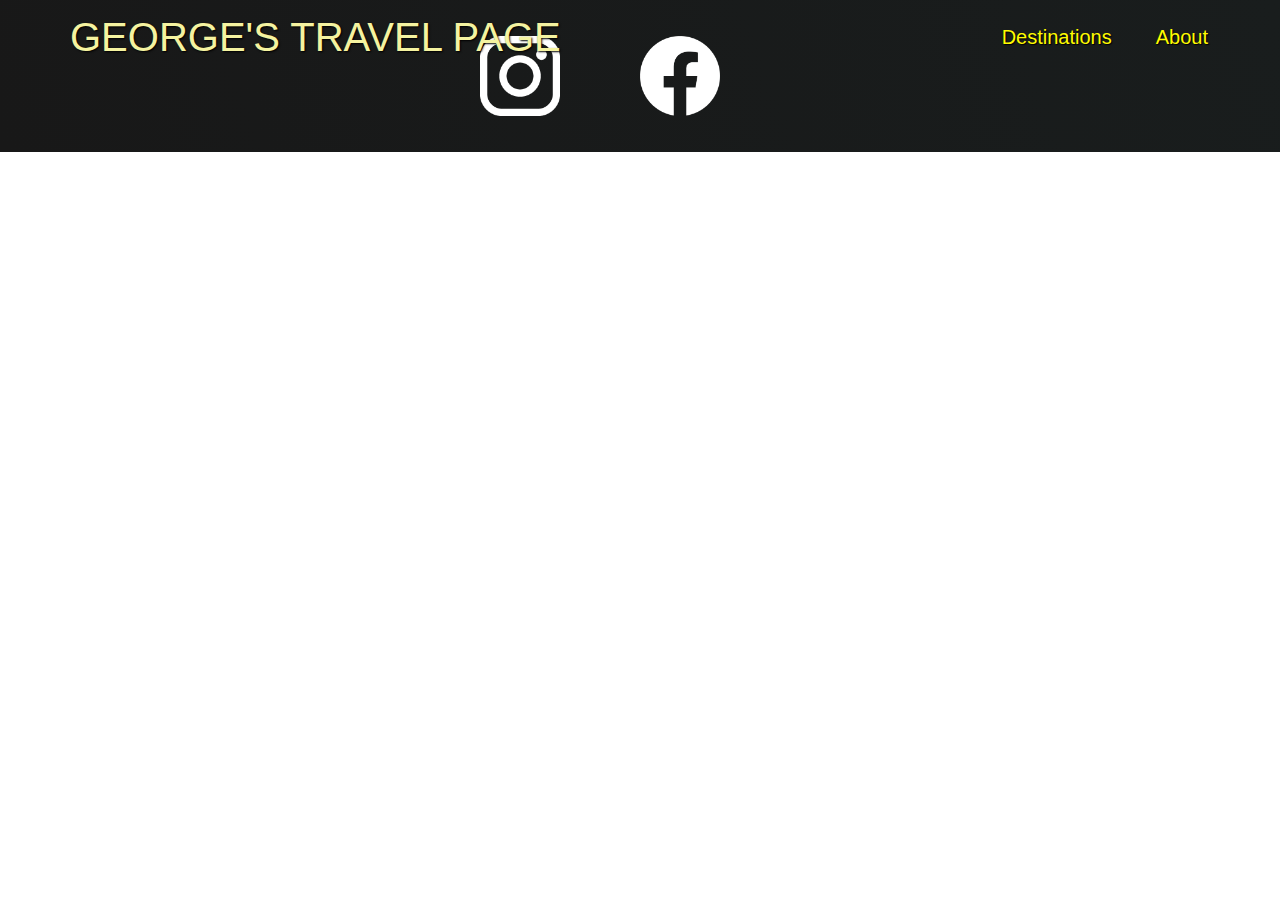
==== places.html @ 0293058c "travel page 1" ====
<!DOCTYPE html>
<html lang="en">
  <head>
    <meta charset="UTF-8" />
    <meta http-equiv="X-UA-Compatible" content="IE=edge" />
    <meta name="viewport" content="width=device-width, initial-scale=1.0" />
    <link rel="preconnect" href="https://fonts.googleapis.com" />
    <link rel="preconnect" href="https://fonts.googleapis.com" />
    <link rel="preconnect" href="https://fonts.gstatic.com" crossorigin />
    <link
      href="https://fonts.googleapis.com/css2?family=Oleo+Script&display=swap"
      rel="stylesheet"
    />
    <link rel="preconnect" href="https://fonts.gstatic.com" crossorigin />
    <link rel="stylesheet" href="shared.css" />
    <link>
    <link rel="stylesheet" href="places.css" />
    <link
      href="https://fonts.googleapis.com/css2?family=Raleway:wght@400;700&display=swap"
      rel="stylesheet"
    />
    <link rel="stylesheet" href="style.css" />
    <title>George's travel page</title>
  </head>

  <body>
    <header>
    <div id="page-logo">
      <a href="/index.html">George's travel page</a>
    </div>
    <nav>
      <ul>
        <li><a href="/places.html">Destinations</a></li>
        <li><a href="/about.html">About</a></li>
      </ul>
    </nav>
  </header>
  <main></main>
  <footer>
    <ul>
      <li><a href="https://www.instagram.com"><img src="/images/icons/insta.png" alt="insta"></a> </li>
      <li></li>
      <li><a href="https://www.facebook.com"><img src="/images/icons/facebook.png" alt="fb"></a> </li>
      <li></li>
    </ul>
  </footer>
</body>
</html>
---- shared.css ----
/* body {
  font-family: "Quicksand", sans-serif;
  margin: 0;
}
ul {
  list-style: none;
  margin: 0;
  padding: 0;
}

header ul {
  display: flex;
}

header li {
  margin-left: 20px;
}
header {
  display: flex;
  justify-content: space-between;
  align-items: center;
  padding: 15px 60px;
  position: absolute;
  width: 100%;
  top: 0;
  left: 0;
  box-sizing: border-box;
}

header a {
  color: rgb(255, 251, 0);
  text-decoration: none;
  font-size: 20px;
  padding: 12px;
  text-shadow: 1px 1px 1px rgb(0, 0, 0);
  border-radius: 6px;
}

header a:hover {
  color: rgb(77, 77, 77);
  background-color: rgb(255, 251, 0);
}

#page-logo a {
  padding: 10px;
  font-family: "Quicksand", sans-serif;
  color: rgb(245, 243, 160);
  font-size: 50px;
  text-decoration: none;
  text-transform: uppercase;
  text-shadow: 1px 1px 2px rgb(0, 0, 0);
}

#highlights h2 {
    text-transform: uppercase;
    text-align: center;
    font-size: 40px;
    color: rgb(59, 65, 64);
    margin: 24px 0;
}
#highlights {
  padding: 24px;
  background: linear-gradient(0deg, rgb(227, 255, 253), rgb(59, 238, 226) );
}

#destinations {
  display: flex;
  width: 90%;
  margin: auto;
  margin-bottom: 40px;
  justify-content: center;
}

.destination {
  margin: 0 20px;
  text-transform: uppercase;
}

.destination img {
  height: 200px;
  width: 100%;
  box-shadow: 2px 4px 8px rgb(68, 67, 67);
  border-radius: 7px;
  object-fit: cover;
}

.destination p {
  text-align: center;
  font-size: 24px;
  color: rgb(124, 123, 123);
  margin: 20px 0;
}

.destination strong {
    color: rgb(0, 160, 117);
}

 */
---- style.css ----
#hero {
    height: 800px;
    background-image: url(/images/places/ocean.jpg);
    background-position: center;
    background-size: cover;
}

#hero-content {
    width: 900px;
    background-color: rgba(51, 47, 0, 0.8);
    box-shadow: 2px 4px 8px rgb(68,67,67);
    border-radius: 8px;
    text-align: center;
    padding: 50px 0;
    margin: 0 auto;
    position: relative;
    top: 200px;
} 

#hero-content h1 {
    color: white;
    text-transform: uppercase;
    font-size: 50px;
    font-family: "Raleway", sans-serif;
    margin: 0;
}
#hero-content p {
    color: white;
    text-transform: uppercase;
    font-size: 24px;
    font-family: "Raleway", sans-serif;
    font-weight: 300;
    margin-bottom: 32px;
}
#hero-content a {
text-decoration: none;
background-color: rgb(255, 251, 0);
padding: 12px 24px;
color: black;
font-size: 24px;
font-weight: 700;
border-radius: 8px;
box-shadow: 2px 4px 8px rgb(31, 30, 30);
}

#hero-content a:hover {
    background-color: rgb(255, 200, 20);
}

body {
    font-family: "Quicksand", sans-serif;
    margin: 0;
  }
  ul {
    list-style: none;
    margin: 0;
    padding: 0;
  }
  
  header ul {
    display: flex;
  }
  
  header li {
    margin-left: 20px;
  }
  header {
    display: flex;
    justify-content: space-between;
    align-items: center;
    padding: 15px 60px;
    position: absolute;
    width: 100%;
    top: 0;
    left: 0;
    box-sizing: border-box;
  }
  
  header a {
    color: rgb(255, 251, 0);
    text-decoration: none;
    font-size: 20px;
    padding: 12px;
    text-shadow: 1px 1px 1px rgb(0, 0, 0);
    border-radius: 6px;
  }
  
  header a:hover {
    color: rgb(77, 77, 77);
    background-color: rgb(255, 251, 0);
  }
  
  #page-logo a {
    padding: 10px;
    font-family: "Quicksand", sans-serif;
    color: rgb(245, 243, 160);
    font-size: 40px;
    text-decoration: none;
    text-transform: uppercase;
    text-shadow: 1px 1px 2px rgb(0, 0, 0);
  }
  
  #highlights h2 {
      text-transform: uppercase;
      text-align: center;
      font-size: 40px;
      color: rgb(59, 65, 64);
      margin: 24px 0;
  }
  #highlights {
    padding: 24px;
    background: linear-gradient(0deg, rgb(227, 255, 253), rgb(59, 238, 226) );
  }
  
  #destinations {
    display: flex;
    width: 90%;
    margin: auto;
    margin-bottom: 40px;
    justify-content: center;
  }
  
  .destination {
    margin: 0 20px;
    text-transform: uppercase;
  }
  
  .destination img {
    height: 200px;
    width: 100%;
    box-shadow: 2px 4px 8px rgb(68, 67, 67);
    border-radius: 7px;
    object-fit: cover;
  }
  
  .destination p {
    text-align: center;
    font-size: 24px;
    color: rgb(124, 123, 123);
    margin: 20px 0;
  }
  
  .destination strong {
      color: rgb(0, 160, 117);
  }

  footer {
    background: linear-gradient(70deg, rgb(24, 24,24), rgb(25, 29, 29));
    padding: 36px;
  }

  footer li {
      width: 80px;
      height: 80px;
      margin:0;
  }
  
  footer img {
      width: 100%;
      height: 100%;
  }
  footer ul {
      display: flex;
      justify-content: center;
  }
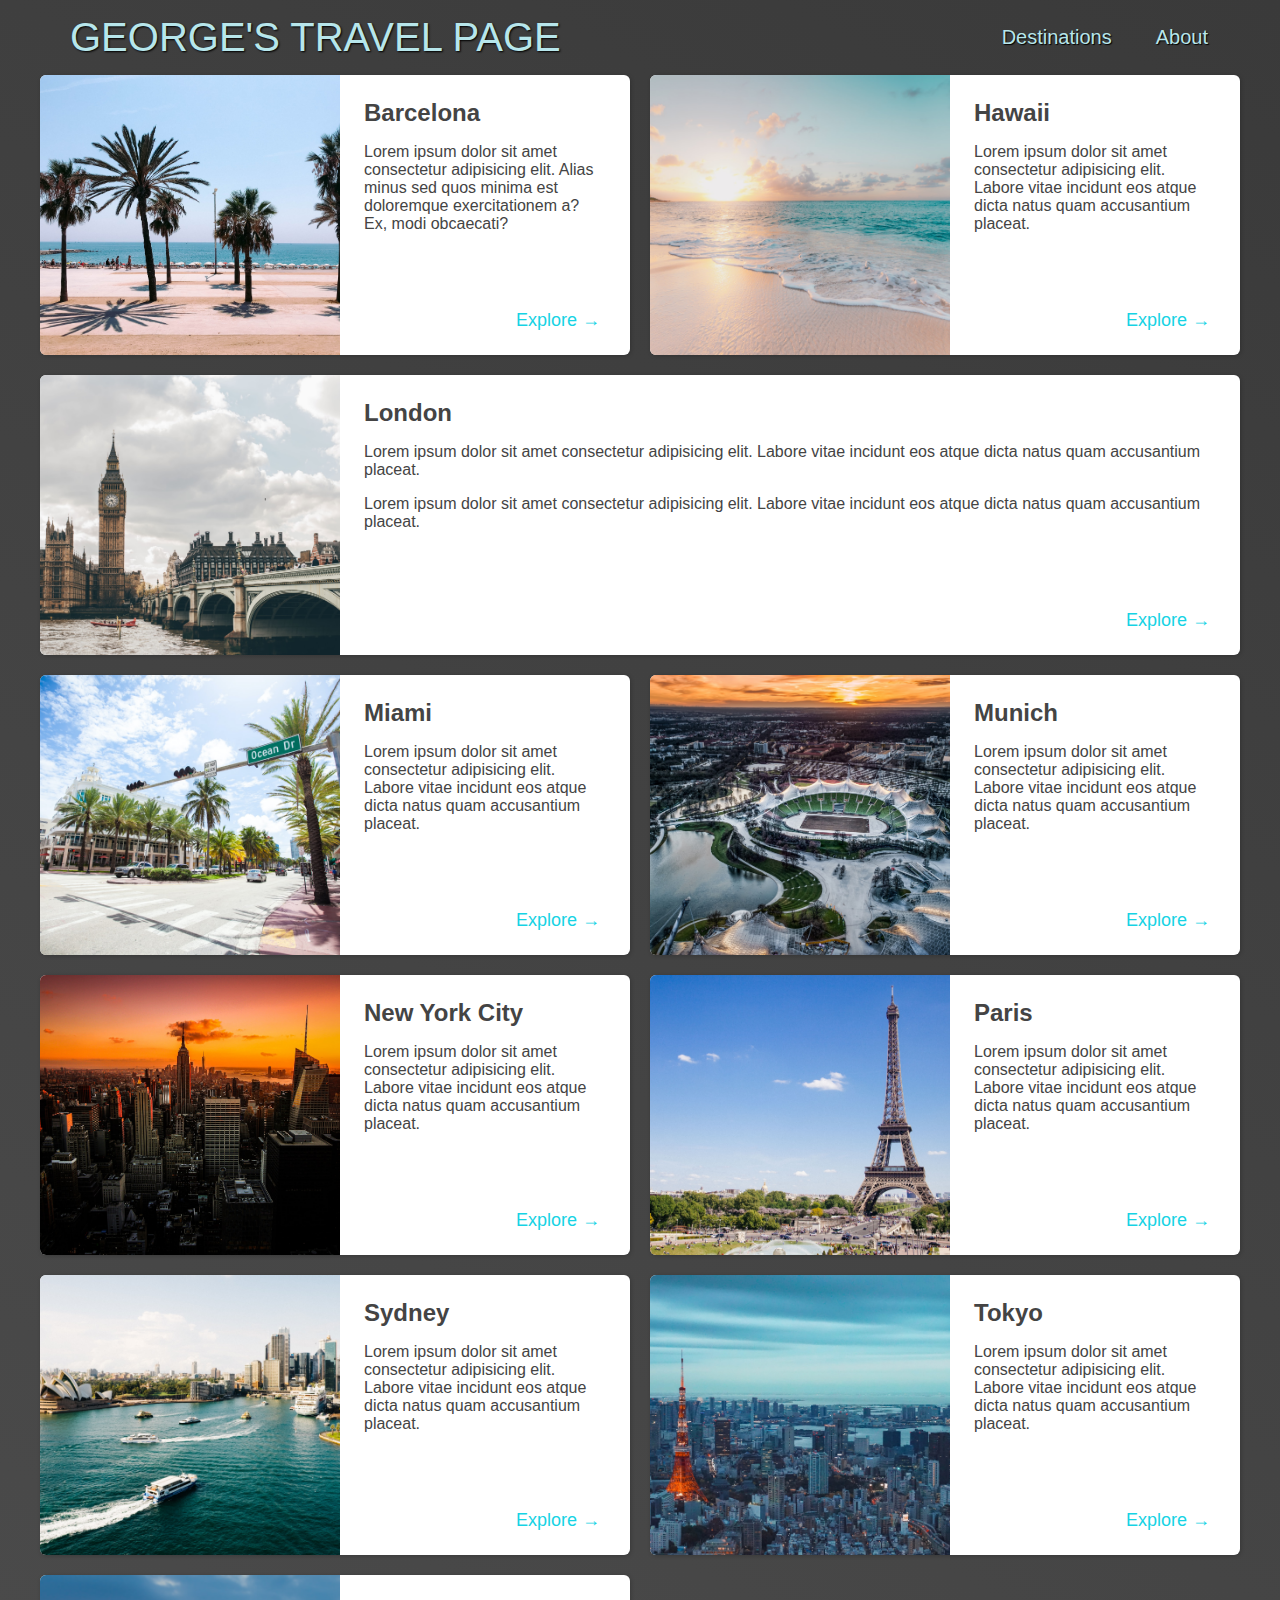
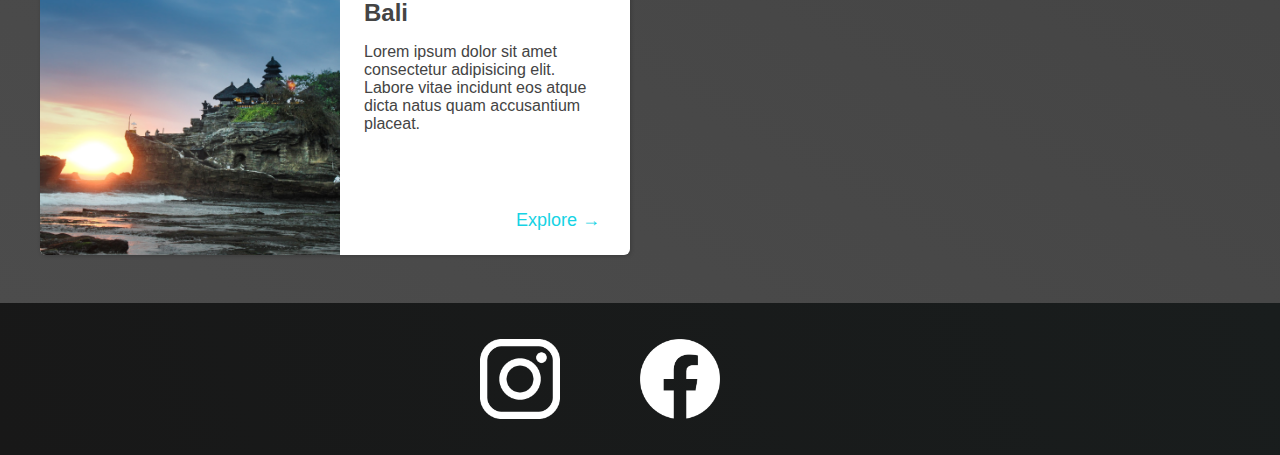
==== commit b8d11bd3: "project completed" ====
--- a/places.html
+++ b/places.html
@@ -1,48 +1,205 @@
 <!DOCTYPE html>
 <html lang="en">
-  <head>
+
+<head>
     <meta charset="UTF-8" />
     <meta http-equiv="X-UA-Compatible" content="IE=edge" />
     <meta name="viewport" content="width=device-width, initial-scale=1.0" />
     <link rel="preconnect" href="https://fonts.googleapis.com" />
     <link rel="preconnect" href="https://fonts.googleapis.com" />
     <link rel="preconnect" href="https://fonts.gstatic.com" crossorigin />
-    <link
-      href="https://fonts.googleapis.com/css2?family=Oleo+Script&display=swap"
-      rel="stylesheet"
-    />
+    <link href="https://fonts.googleapis.com/css2?family=Oleo+Script&display=swap" rel="stylesheet" />
     <link rel="preconnect" href="https://fonts.gstatic.com" crossorigin />
-    <link rel="stylesheet" href="shared.css" />
-    <link>
+    <link rel="stylesheet" href="style.css" />
+    <link />
     <link rel="stylesheet" href="places.css" />
-    <link
-      href="https://fonts.googleapis.com/css2?family=Raleway:wght@400;700&display=swap"
-      rel="stylesheet"
-    />
-    <link rel="stylesheet" href="style.css" />
+    <link href="https://fonts.googleapis.com/css2?family=Raleway:wght@400;700&display=swap" rel="stylesheet" />
+
     <title>George's travel page</title>
-  </head>
-
-  <body>
+</head>
+
+<body>
     <header>
-    <div id="page-logo">
-      <a href="/index.html">George's travel page</a>
-    </div>
-    <nav>
-      <ul>
-        <li><a href="/places.html">Destinations</a></li>
-        <li><a href="/about.html">About</a></li>
-      </ul>
-    </nav>
-  </header>
-  <main></main>
-  <footer>
-    <ul>
-      <li><a href="https://www.instagram.com"><img src="/images/icons/insta.png" alt="insta"></a> </li>
-      <li></li>
-      <li><a href="https://www.facebook.com"><img src="/images/icons/facebook.png" alt="fb"></a> </li>
-      <li></li>
-    </ul>
-  </footer>
+        <div id="page-logo">
+            <a href="/index.html">George's travel page</a>
+        </div>
+        <nav>
+            <ul>
+                <li><a href="/places.html">Destinations</a></li>
+                <li><a href="/about.html">About</a></li>
+            </ul>
+        </nav>
+    </header>
+    <main>
+        <ul>
+            <li>
+                <img src="./images/places/barcelona.jpg" alt="barcelona" />
+                <div class="item-content">
+                    <div>
+
+                        <h2>Barcelona</h2>
+                        <p>
+                            Lorem ipsum dolor sit amet consectetur adipisicing elit. Alias
+                            minus sed quos minima est doloremque exercitationem a? Ex, modi
+                            obcaecati?
+                        </p>
+                    </div>
+                    <div class="actions"><a href="/index.html">Explore &#x2192</a></div>
+                </div>
+            </li>
+            <li>
+                <img src="images/places/hawaii.jpg" alt="Hawaii beach" />
+                <div class="item-content">
+                    <div>
+                        <h2>Hawaii</h2>
+                        <p>
+                            Lorem ipsum dolor sit amet consectetur adipisicing elit. Labore
+                            vitae incidunt eos atque dicta natus quam accusantium placeat.
+                        </p>
+                    </div>
+                    <div class="actions">
+                        <a href="hhttps://en.wikipedia.org/wiki/Hawaii">Explore &#x2192</a>
+                    </div>
+                </div>
+            </li>
+            <li>
+                <img src="images/places/london.jpg" alt="London city" />
+                <div class="item-content">
+                    <div>
+                        <h2>London</h2>
+                        <p>
+                            Lorem ipsum dolor sit amet consectetur adipisicing elit. Labore
+                            vitae incidunt eos atque dicta natus quam accusantium placeat.
+                        </p>
+                        <p>
+                            Lorem ipsum dolor sit amet consectetur adipisicing elit. Labore
+                            vitae incidunt eos atque dicta natus quam accusantium placeat.
+                        </p>
+                    </div>
+                    <div class="actions">
+                        <a href="https://en.wikipedia.org/wiki/London">Explore &#x2192</a>
+                    </div>
+                </div>
+            </li>
+            <li>
+                <img src="images/places/miami.jpg" alt="Miami streets" />
+                <div class="item-content">
+                    <div>
+                        <h2>Miami</h2>
+                        <p>
+                            Lorem ipsum dolor sit amet consectetur adipisicing elit. Labore
+                            vitae incidunt eos atque dicta natus quam accusantium placeat.
+                        </p>
+                    </div>
+                    <div class="actions">
+                        <a href="https://en.wikipedia.org/wiki/Miami">Explore &#x2192</a>
+                    </div>
+                </div>
+            </li>
+            <li>
+                <img src="images/places/munich.jpg" alt="Munich football stadium" />
+                <div class="item-content">
+                    <div>
+                        <h2>Munich</h2>
+                        <p>
+                            Lorem ipsum dolor sit amet consectetur adipisicing elit. Labore
+                            vitae incidunt eos atque dicta natus quam accusantium placeat.
+                        </p>
+                    </div>
+                    <div class="actions">
+                        <a href="https://en.wikipedia.org/wiki/Munich">Explore &#x2192</a>
+                    </div>
+                </div>
+            </li>
+            <li>
+                <img src="images/places/new-york-city.jpg" alt="New York City skyline" />
+                <div class="item-content">
+                    <div>
+                        <h2>New York City</h2>
+                        <p>
+                            Lorem ipsum dolor sit amet consectetur adipisicing elit. Labore
+                            vitae incidunt eos atque dicta natus quam accusantium placeat.
+                        </p>
+                    </div>
+                    <div class="actions">
+                        <a href="https://en.wikipedia.org/wiki/New_York_City">Explore &#x2192</a>
+                    </div>
+                </div>
+            </li>
+            <li>
+                <img src="images/places/paris.jpg" alt="Paris city" />
+                <div class="item-content">
+                    <div>
+                        <h2>Paris</h2>
+                        <p>
+                            Lorem ipsum dolor sit amet consectetur adipisicing elit. Labore
+                            vitae incidunt eos atque dicta natus quam accusantium placeat.
+                        </p>
+                    </div>
+                    <div class="actions">
+                        <a href="https://en.wikipedia.org/wiki/Paris">Explore &#x2192</a>
+                    </div>
+                </div>
+            </li>
+            <li>
+                <img src="images/places/sydney.jpg" alt="Sydney beach" />
+                <div class="item-content">
+                    <div>
+                        <h2>Sydney</h2>
+                        <p>
+                            Lorem ipsum dolor sit amet consectetur adipisicing elit. Labore
+                            vitae incidunt eos atque dicta natus quam accusantium placeat.
+                        </p>
+                    </div>
+                    <div class="actions">
+                        <a href="https://en.wikipedia.org/wiki/Sydney">Explore &#x2192</a>
+                    </div>
+                </div>
+            </li>
+            <li>
+                <img src="images/places/tokyo.jpg" alt="Tokyo skyline" />
+                <div class="item-content">
+                    <div>
+                        <h2>Tokyo</h2>
+                        <p>
+                            Lorem ipsum dolor sit amet consectetur adipisicing elit. Labore
+                            vitae incidunt eos atque dicta natus quam accusantium placeat.
+                        </p>
+                    </div>
+                    <div class="actions">
+                        <a href="https://en.wikipedia.org/wiki/Tokyo">Explore &#x2192</a>
+                    </div>
+                </div>
+            </li>
+            <li>
+                <img src="images/places/bali.jpg" alt="Bali beach" />
+                <div class="item-content">
+                    <div>
+                        <h2>Bali</h2>
+                        <p>
+                            Lorem ipsum dolor sit amet consectetur adipisicing elit. Labore
+                            vitae incidunt eos atque dicta natus quam accusantium placeat.
+                        </p>
+                    </div>
+                    <div class="actions">
+                        <a href="https://en.wikipedia.org/wiki/Bali">Explore &#x2192</a>
+                    </div>
+                </div>
+            </li>
+        </ul>
+    </main>
+    <footer>
+        <ul>
+            <li>
+                <a href="https://www.instagram.com"><img src="/images/icons/insta.png" alt="insta" /></a>
+            </li>
+            <li></li>
+            <li>
+                <a href="https://www.facebook.com"><img src="/images/icons/facebook.png" alt="fb" /></a>
+            </li>
+            <li></li>
+        </ul>
+    </footer>
 </body>
+
 </html>--- a/style.css
+++ b/style.css
@@ -85,7 +85,7 @@
     border-radius: 6px;
   }
   
-  header a:hover {
+  header nav a:hover {
     color: rgb(77, 77, 77);
     background-color: rgb(255, 251, 0);
   }
--- a/places.css
+++ b/places.css
@@ -0,0 +1,72 @@
+body {
+  background: linear-gradient(30deg, rgb(77, 77, 77), rgb(58, 58, 58));
+  color: rgb(68, 68, 68);
+}
+
+#page-logo a {
+  color: rgb(183, 230, 235);
+}
+
+header {
+  position: static;
+}
+
+header a {
+  color: rgb(183, 230, 235);
+}
+
+header nav a:hover {
+    background-color: rgb(183, 230, 235);
+    color: rgb(59, 59, 59);
+}
+main ul {
+  width: 1200px;
+  margin: 0 auto 48px auto;
+  display: grid;
+  grid-template-columns: 1fr 1fr;
+  gap: 20px 20px;
+}
+
+li:nth-of-type(3) {
+  grid-column: 1 / span 2;
+}
+
+main li {
+  display: flex;
+  background-color: white;
+  box-shadow: 1px 1px 4px rgba(0, 0, 0, 0.2);
+  border-radius: 6px;
+  overflow: hidden;
+}
+
+main li img {
+  width: 300px;
+  height: 280px;
+  object-fit: cover;
+}
+
+.item-content {
+  padding: 24px;
+  display: flex;
+  flex-direction: column;
+  justify-content: space-between;
+}
+
+.item-content h2 {
+    margin: 0;
+}
+
+.actions {
+  text-align: right;
+}
+.actions a {
+  text-decoration: none;
+  padding: 6px;
+  color: rgb(22, 211, 228);
+  font-size: large;
+  border-radius: 5px;
+}
+
+.actions a:hover {
+  background-color: rgba(235, 253, 255, 1);
+}
